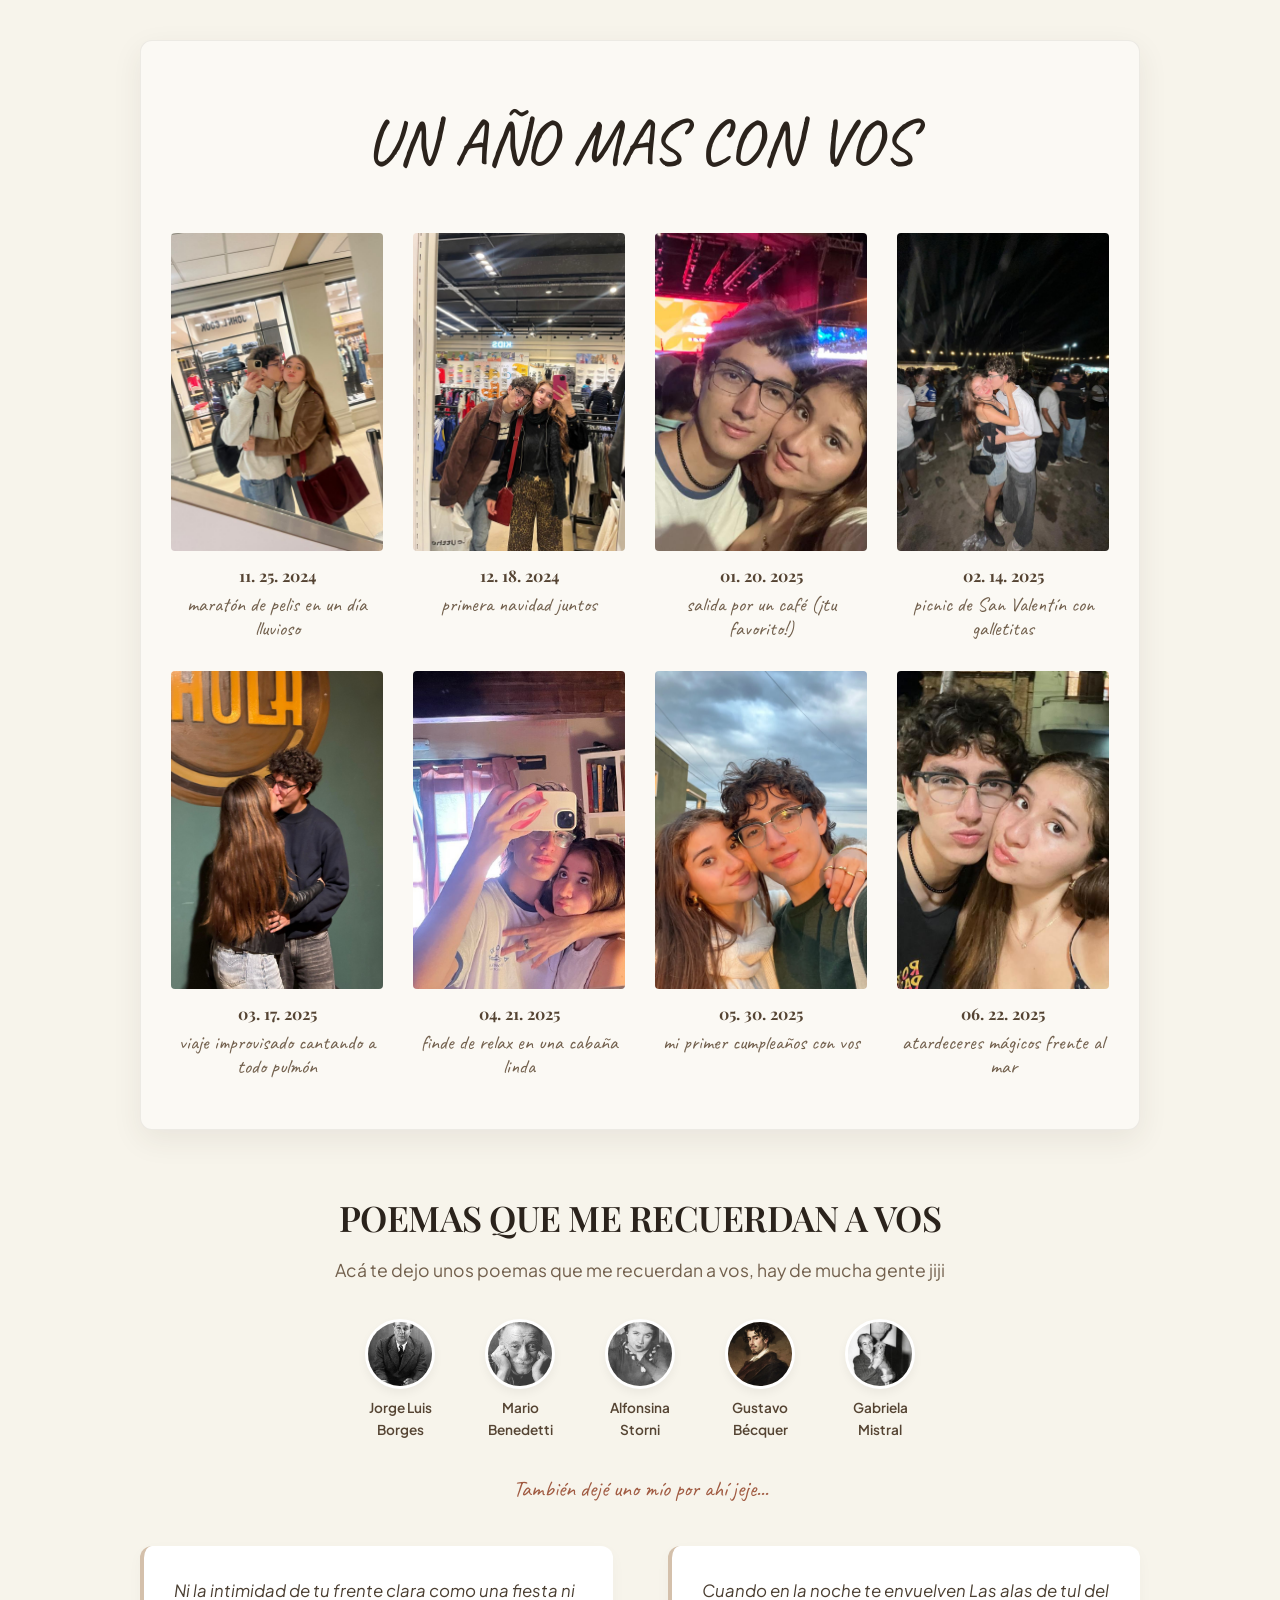
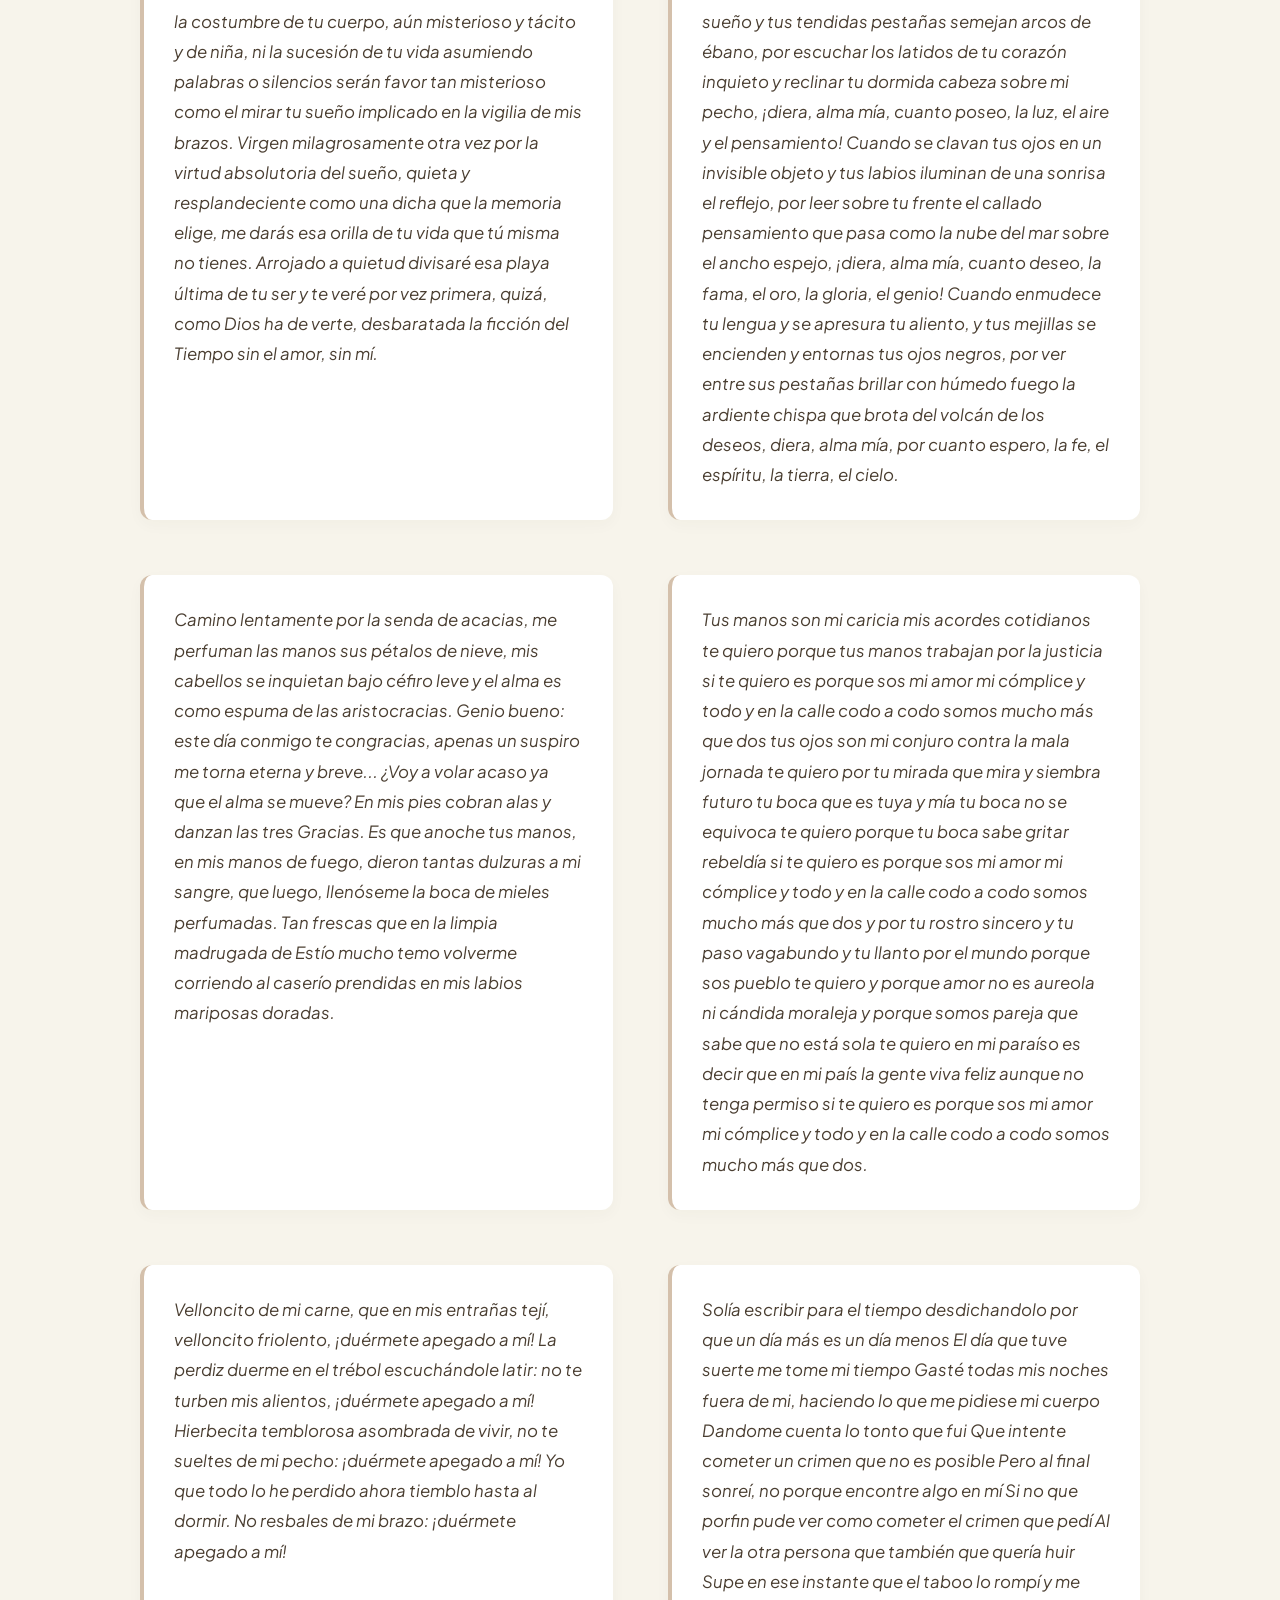
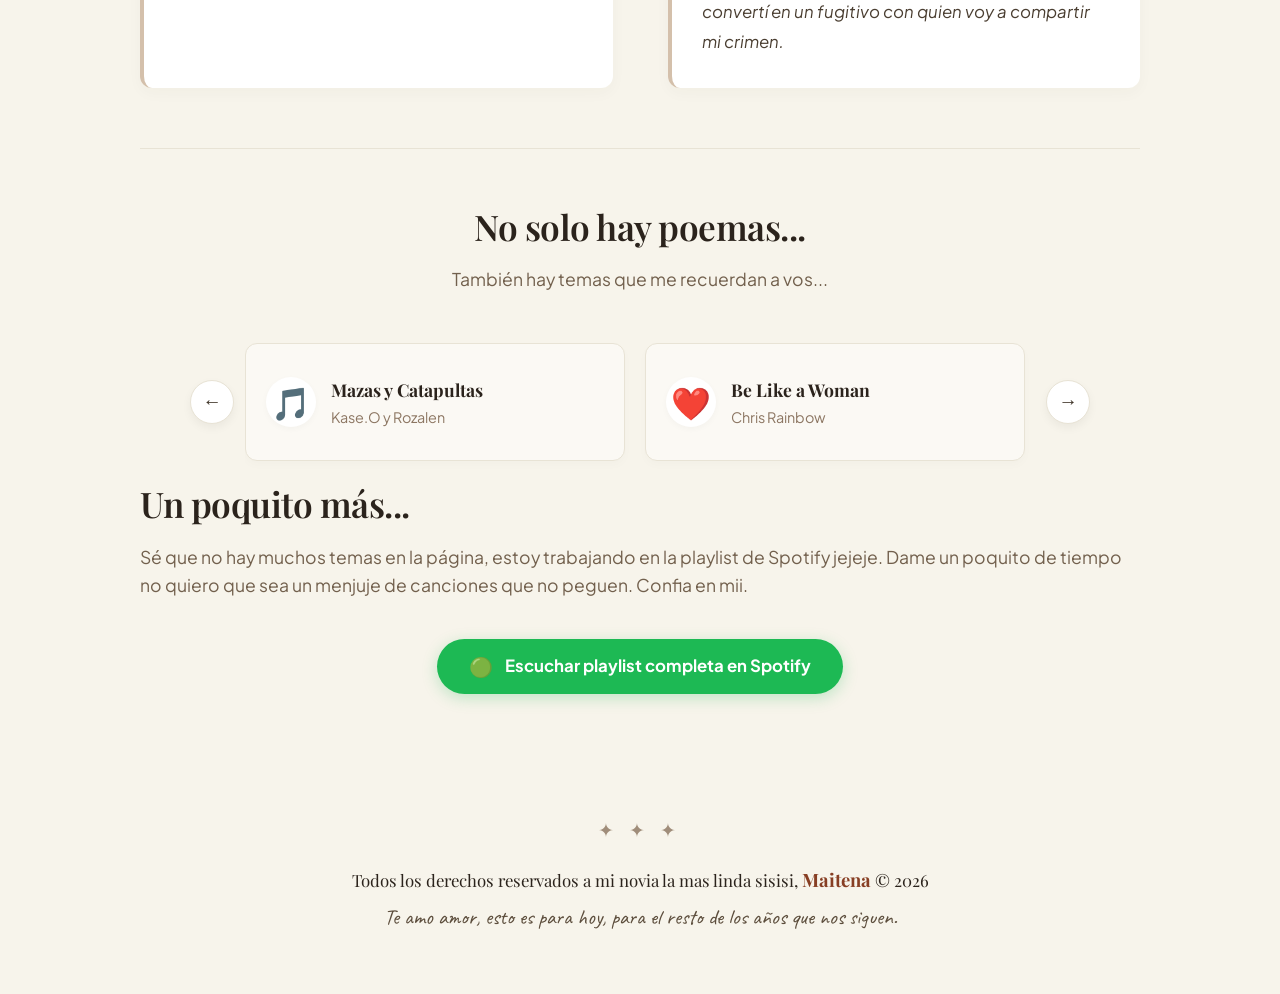
==== index.html @ 490cba38 "Cambios" ====
<!doctype html>
<html lang="es">
  <head>
    <meta charset="UTF-8" />
    <meta name="viewport" content="width=device-width, initial-scale=1.0" />
    <link rel="stylesheet" href="css/style.css" />
    <title>Para Maitena y solo para maitena</title>
    <!-- Importamos fuentes elegantes desde Google Fonts -->
    <link rel="preconnect" href="https://fonts.googleapis.com" />
    <link rel="preconnect" href="https://fonts.gstatic.com" crossorigin />
    <link
      href="https://fonts.googleapis.com/css2?family=Caveat:wght@400..700&family=Playfair+Display:ital,wght@0,400..900;1,400..900&family=Plus+Jakarta+Sans:ital,wght@0,200..800;1,200..800&display=swap"
      rel="stylesheet"
    />
  </head>
  <body>
    <main class="container">
      <!-- SECCIÓN PRINCIPAL: NUESTRO SEGUNDO AÑO -->
      <section class="poster-section">
        <h1 class="poster-title">UN AÑO MAS CON VOS</h1>

        <!-- GRILLA DE FOTOS (Inspirada en la imagen de referencia, 4 columnas en desktop) -->
        <div class="photo-grid">
          <!-- Foto 1 -->
          <div class="grid-item">
            <div class="img-wrapper">
              <img src="img/foto1.jpeg" alt="Maratón de pelis" />
            </div>
            <p class="date">11. 25. 2024</p>
            <p class="caption">maratón de pelis en un día lluvioso</p>
          </div>
          <!-- Foto 2 -->
          <div class="grid-item">
            <div class="img-wrapper">
              <img src="img/foto2.jpeg" alt="Primera navidad" />
            </div>
            <p class="date">12. 18. 2024</p>
            <p class="caption">primera navidad juntos</p>
          </div>
          <!-- Foto 3 -->
          <div class="grid-item">
            <div class="img-wrapper">
              <img src="img/foto3.jpeg" alt="Cafecito" />
            </div>
            <p class="date">01. 20. 2025</p>
            <p class="caption">salida por un café (¡tu favorito!)</p>
          </div>
          <!-- Foto 4 -->
          <div class="grid-item">
            <div class="img-wrapper">
              <img src="img/foto4.jpeg" alt="Picnic" />
            </div>
            <p class="date">02. 14. 2025</p>
            <p class="caption">picnic de San Valentín con galletitas</p>
          </div>
          <!-- Foto 5 -->
          <div class="grid-item">
            <div class="img-wrapper">
              <img src="img/foto5.jpeg" alt="Viaje en auto" />
            </div>
            <p class="date">03. 17. 2025</p>
            <p class="caption">viaje improvisado cantando a todo pulmón</p>
          </div>
          <!-- Foto 6 -->
          <div class="grid-item">
            <div class="img-wrapper">
              <img src="img/foto6.jpeg" alt="Escapada" />
            </div>
            <p class="date">04. 21. 2025</p>
            <p class="caption">finde de relax en una cabaña linda</p>
          </div>
          <!-- Foto 7 -->
          <div class="grid-item">
            <div class="img-wrapper">
              <img src="img/foto7.jpeg" alt="Cumpleaños" />
            </div>
            <p class="date">05. 30. 2025</p>
            <p class="caption">mi primer cumpleaños con vos</p>
          </div>
          <!-- Foto 8 -->
          <div class="grid-item">
            <div class="img-wrapper">
              <img src="img/foto8.jpeg" alt="Atardecer" />
            </div>
            <p class="date">06. 22. 2025</p>
            <p class="caption">atardeceres mágicos frente al mar</p>
          </div>
        </div>
      </section>

      <!-- SECCIÓN: POEMAS QUE ME RECUERDAN A VOS -->
      <section class="poems-section">
        <h2 class="section-title">POEMAS QUE ME RECUERDAN A VOS</h2>
        <p class="section-subtitle">
          Acá te dejo unos poemas que me recuerdan a vos, hay de mucha gente
          jiji
        </p>

        <!-- Grilla de Autores con fotos circulares de perfil -->
        <div class="authors-grid">
          <div class="author-card">
            <img
              src="img/Jorge Luis Borges – Wikipédia, a enciclopédia livre.jfif"
              alt="Jorge Luis Borges"
              class="author-img"
            />
            <p class="author-name">Jorge Luis Borges</p>
          </div>
          <div class="author-card">
            <img
              src="img/11 poemas inolvidables de Mario Benedetti.jfif"
              alt="Mario Benedetti"
              class="author-img"
            />
            <p class="author-name">Mario Benedetti</p>
          </div>
          <div class="author-card">
            <img
              src="img/Alfonsina Storni.jfif"
              alt="Alfonsina Storni"
              class="author-img"
            />
            <p class="author-name">Alfonsina Storni</p>
          </div>
          <div class="author-card">
            <img
              src="img/GUSTAVO ADOLFO BECQUER.jfif"
              alt="Gustavo Adolfo Bécquer"
              class="author-img"
            />
            <p class="author-name">Gustavo Bécquer</p>
          </div>
          <div class="author-card">
            <img
              src="img/mistral.jfif"
              alt="Gabriela Mistral"
              class="author-img"
            />
            <p class="author-name">Gabriela Mistral</p>
          </div>
        </div>

        <p class="hint-text">También dejé uno mío por ahí jeje...</p>

        <!-- Bloques de Poemas Estilizados -->
        <div class="poems-container">
          <article class="poem-card">
            <p class="poem-text">
              Ni la intimidad de tu frente clara como una fiesta ni la costumbre
              de tu cuerpo, aún misterioso y tácito y de niña, ni la sucesión de
              tu vida asumiendo palabras o silencios serán favor tan misterioso
              como el mirar tu sueño implicado en la vigilia de mis brazos.
              Virgen milagrosamente otra vez por la virtud absolutoria del
              sueño, quieta y resplandeciente como una dicha que la memoria
              elige, me darás esa orilla de tu vida que tú misma no tienes.
              Arrojado a quietud divisaré esa playa última de tu ser y te veré
              por vez primera, quizá, como Dios ha de verte, desbaratada la
              ficción del Tiempo sin el amor, sin mí.
            </p>
          </article>

          <article class="poem-card">
            <p class="poem-text">
              Cuando en la noche te envuelven Las alas de tul del sueño y tus
              tendidas pestañas semejan arcos de ébano, por escuchar los latidos
              de tu corazón inquieto y reclinar tu dormida cabeza sobre mi
              pecho, ¡diera, alma mía, cuanto poseo, la luz, el aire y el
              pensamiento! Cuando se clavan tus ojos en un invisible objeto y
              tus labios iluminan de una sonrisa el reflejo, por leer sobre tu
              frente el callado pensamiento que pasa como la nube del mar sobre
              el ancho espejo, ¡diera, alma mía, cuanto deseo, la fama, el oro,
              la gloria, el genio! Cuando enmudece tu lengua y se apresura tu
              aliento, y tus mejillas se encienden y entornas tus ojos negros,
              por ver entre sus pestañas brillar con húmedo fuego la ardiente
              chispa que brota del volcán de los deseos, diera, alma mía, por
              cuanto espero, la fe, el espíritu, la tierra, el cielo.
            </p>
          </article>

          <article class="poem-card">
            <p class="poem-text">
              Camino lentamente por la senda de acacias, me perfuman las manos
              sus pétalos de nieve, mis cabellos se inquietan bajo céfiro leve y
              el alma es como espuma de las aristocracias. Genio bueno: este día
              conmigo te congracias, apenas un suspiro me torna eterna y
              breve... ¿Voy a volar acaso ya que el alma se mueve? En mis pies
              cobran alas y danzan las tres Gracias. Es que anoche tus manos, en
              mis manos de fuego, dieron tantas dulzuras a mi sangre, que luego,
              llenóseme la boca de mieles perfumadas. Tan frescas que en la
              limpia madrugada de Estío mucho temo volverme corriendo al caserío
              prendidas en mis labios mariposas doradas.
            </p>
          </article>

          <article class="poem-card">
            <p class="poem-text">
              Tus manos son mi caricia mis acordes cotidianos te quiero porque
              tus manos trabajan por la justicia si te quiero es porque sos mi
              amor mi cómplice y todo y en la calle codo a codo somos mucho más
              que dos tus ojos son mi conjuro contra la mala jornada te quiero
              por tu mirada que mira y siembra futuro tu boca que es tuya y mía
              tu boca no se equivoca te quiero porque tu boca sabe gritar
              rebeldía si te quiero es porque sos mi amor mi cómplice y todo y
              en la calle codo a codo somos mucho más que dos y por tu rostro
              sincero y tu paso vagabundo y tu llanto por el mundo porque sos
              pueblo te quiero y porque amor no es aureola ni cándida moraleja y
              porque somos pareja que sabe que no está sola te quiero en mi
              paraíso es decir que en mi país la gente viva feliz aunque no
              tenga permiso si te quiero es porque sos mi amor mi cómplice y
              todo y en la calle codo a codo somos mucho más que dos.
            </p>
          </article>

          <article class="poem-card">
            <p class="poem-text">
              Velloncito de mi carne, que en mis entrañas tejí, velloncito
              friolento, ¡duérmete apegado a mí! La perdiz duerme en el trébol
              escuchándole latir: no te turben mis alientos, ¡duérmete apegado a
              mí! Hierbecita temblorosa asombrada de vivir, no te sueltes de mi
              pecho: ¡duérmete apegado a mí! Yo que todo lo he perdido ahora
              tiemblo hasta al dormir. No resbales de mi brazo: ¡duérmete
              apegado a mí!
            </p>
          </article>

          <article class="poem-card">
            <p class="poem-text">
              Solía escribir para el tiempo desdichandolo por que un día más es
              un día menos El día que tuve suerte me tome mi tiempo Gasté todas
              mis noches fuera de mi, haciendo lo que me pidiese mi cuerpo
              Dandome cuenta lo tonto que fui Que intente cometer un crimen que
              no es posible Pero al final sonreí, no porque encontre algo en mí
              Si no que porfin pude ver como cometer el crimen que pedí Al ver
              la otra persona que también que quería huir Supe en ese instante
              que el taboo lo rompí y me convertí en un fugitivo con quien voy a
              compartir mi crimen.
            </p>
          </article>
        </div>
      </section>

      <!-- SECCIÓN: CANCIONES QUE ME RECUERDAN A VOS -->
      <section class="songs-section">
        <h2 class="section-title">No solo hay poemas...</h2>
        <p class="section-subtitle">
          También hay temas que me recuerdan a vos...
        </p>

        <!-- Envoltura del carrusel con sus botones -->
        <div class="carousel-wrapper">
          <button
            class="carousel-btn prev-btn"
            id="prevBtn"
            aria-label="Anterior"
          >
            ←
          </button>

          <div class="songs-container" id="songsContainer">
            <!-- Canción 1 -->
            <div class="song-card">
              <div class="song-icon">🎵</div>
              <div class="song-details">
                <h4>Mazas y Catapultas</h4>
                <p>Kase.O y Rozalen</p>
              </div>
            </div>

            <!-- Canción 2 -->
            <div class="song-card">
              <div class="song-icon">❤️</div>
              <div class="song-details">
                <h4>Be Like a Woman</h4>
                <p>Chris Rainbow</p>
              </div>
            </div>

            <!-- Canción 3 -->
            <div class="song-card">
              <div class="song-icon">✨</div>
              <div class="song-details">
                <h4>Wanna Be</h4>
                <p>Spice girls - (A mi me gusta más la version de Scott Bradle jiji)</p>
              </div>
            </div>

            <!-- Canción 4 -->
            <div class="song-card">
              <div class="song-icon">🎧</div>
              <div class="song-details">
                <h4>Ya no se que hacer conmigo</h4>
                <p>Cuarteto de Nos</p>
              </div>
            </div>
          </div>

          <button
            class="carousel-btn next-btn"
            id="nextBtn"
            aria-label="Siguiente"
          >
            →
          </button>
        </div>
      </section>

      <h2 class="section-title">Un poquito más...</h2>
        <p class="section-subtitle">
         Sé que no hay muchos temas en la página, estoy trabajando en la playlist de Spotify jejeje. Dame un poquito de tiempo
         no quiero que sea un menjuje de canciones que no peguen. Confia en mii.
        </p>
        <!-- Botón para ir a la Playlist Completa -->
<div class="playlist-btn-container">
  <a href="https://open.spotify.com/playlist/0mvfHECEc7NafrqYdiu9z7?si=e60e9f2b6d7b4c40" 
     target="_blank" 
     rel="noopener noreferrer" 
     class="spotify-btn"
     onclick="event.preventDefault(); alert('Todavía la estoy terminando, esperame porfa ');">
    <span class="spotify-icon-btn">🟢</span> Escuchar playlist completa en Spotify
  </a>
</div>
<!-- FOOTER / PIE DE PÁGINA -->
<footer class="site-footer">
  <div class="footer-divider">✦ ✦ ✦</div>
  <p class="copyright">Todos los derechos reservados a mi novia la mas linda sisisi, <strong>Maitena</strong> &copy; 2026</p>
  <p class="footer-subtext">Te amo amor, esto es para hoy, para el resto de los años que nos siguen.</p>
</footer>
    </main>


    <!-- ... tu código anterior ... -->
    
    <script>
      const container = document.getElementById('songsContainer');
      const prevBtn = document.getElementById('prevBtn');
      const nextBtn = document.getElementById('nextBtn');

      // Avanzar el carrusel
      nextBtn.addEventListener('click', () => {
        // Calculamos el ancho de una tarjeta + su espacio (gap)
        const cardWidth = container.querySelector('.song-card').offsetWidth + 20;
        container.scrollBy({ left: cardWidth, behavior: 'smooth' });
      });

      // Retroceder el carrusel
      prevBtn.addEventListener('click', () => {
        const cardWidth = container.querySelector('.song-card').offsetWidth + 20;
        container.scrollBy({ left: -cardWidth, behavior: 'smooth' });
      });
    </script>
  </body>
</html>
  </body>
</html>
---- css/style.css ----
/* ==========================================
   RESET & CONFIGURACIÓN GENERAL
   ========================================== */
* {
  margin: 0;
  padding: 0;
  box-sizing: border-box;
}

body {
  background-color: #f7f4eb; /* Fondo crema cálido parecido al poster */
  color: #3e3327; /* Letra café oscuro suave, mucho más cálido que el negro */
  font-family: 'Plus Jakarta Sans', sans-serif;
  line-height: 1.6;
  padding: 40px 20px;
}

.container {
  max-width: 1000px;
  margin: 0 auto;
}

/* ==========================================
   SECCIÓN 1: EL POSTER DE FOTOS ("a year of us")
   ========================================== */
.poster-section {
  background-color: #fbf9f4; /* Fondo del "cuadro" un poco más claro */
  border-radius: 12px;
  padding: 50px 30px;
  box-shadow: 0 10px 30px rgba(62, 51, 39, 0.08); /* Sombra muy suave */
  text-align: center;
  margin-bottom: 60px;
  border: 1px solid rgba(62, 51, 39, 0.08);
}

.poster-title {
  font-family: 'Caveat', cursive; /* Fuente estilo manuscrito */
  font-size: 4rem;
  font-weight: 500;
  color: #2b231c;
  margin-bottom: 40px;
  letter-spacing: 1px;
}

/* Grilla de fotos principal */
.photo-grid {
  display: grid;
  grid-template-columns: repeat(auto-fit, minmax(180px, 1fr));
  gap: 30px;
  justify-content: center;
}

/* Tarjeta individual de foto */
.grid-item {
  display: flex;
  flex-direction: column;
  align-items: center;
}

/* Contenedor de la imagen para darle el look de "polaroid/impresión" vertical */
.img-wrapper {
  width: 100%;
  aspect-ratio: 2 / 3; /* Proporción vertical como en la referencia */
  overflow: hidden;
  border-radius: 4px;
  margin-bottom: 12px;
  background-color: #e8e3d5; /* Placeholder por si tarda en cargar la imagen */
}

.img-wrapper img {
  width: 100%;
  height: 100%;
  object-fit: cover;
  transition: transform 0.4s ease;
}

/* Efecto sutil al pasar el mouse por encima de una foto */
.grid-item:hover .img-wrapper img {
  transform: scale(1.05);
}

/* Estilos para las fechas y las descripciones tipo nota */
.date {
  font-family: 'Playfair Display', serif;
  font-size: 1rem;
  font-weight: 700;
  color: #554433;
  margin-bottom: 4px;
}

.caption {
  font-family: 'Caveat', cursive;
  font-size: 1.25rem;
  color: #72604d;
  line-height: 1.2;
}

/* ==========================================
   SECCIÓN 2: POEMAS QUE ME RECUERDAN A VOS
   ========================================== */
.poems-section {
  text-align: center;
  margin-bottom: 60px;
}

.section-title {
  font-family: 'Playfair Display', serif;
  font-size: 2.2rem;
  font-weight: 600;
  color: #2b231c;
  margin-bottom: 10px;
  letter-spacing: -0.5px;
}

.section-subtitle {
  font-size: 1.1rem;
  color: #72604d;
  margin-bottom: 35px;
}

/* Lista de los poetas con burbujas */
.authors-grid {
  display: flex;
  justify-content: center;
  flex-wrap: wrap;
  gap: 20px;
  margin-bottom: 30px;
}

.author-card {
  display: flex;
  flex-direction: column;
  align-items: center;
  width: 100px;
}

.author-img {
  width: 70px;
  height: 70px;
  border-radius: 50%;
  object-fit: cover;
  border: 3px solid #ffffff;
  box-shadow: 0 4px 10px rgba(0, 0, 0, 0.05);
  margin-bottom: 8px;
  background-color: #e8e3d5;
}

.author-name {
  font-size: 0.85rem;
  font-weight: 600;
  color: #554433;
}

.hint-text {
  font-family: 'Caveat', cursive;
  font-size: 1.4rem;
  color: #a05a41; /* Un color terracota/rosa sutil para destacar */
  margin-bottom: 40px;
}

/* Bloques de los poemas */
/* Bloques de los poemas en grilla de 2 columnas */
.poems-container {
  display: grid;
  grid-template-columns: repeat(2, 1fr); /* Esto crea las 2 columnas iguales */
  gap: 55px; /* Espacio entre las tarjetas de poemas */
  max-width: 1000px; /* Ampliamos el ancho máximo para que entren bien lado a lado */
  margin: 0 auto;
}

.poem-card {
  background-color: #ffffff;
  padding: 30px;
  border-radius: 12px;
  box-shadow: 0 5px 15px rgba(62, 51, 39, 0.03);
  text-align: left;
  border-left: 4px solid #d4c0ab;
  display: flex;
  flex-direction: column;
  justify-content: flex-start;
  height: 100%; /* Hace que todas las tarjetas midan lo mismo en la misma fila */
}

.poem-author {
  font-family: 'Playfair Display', serif;
  font-size: 1.2rem;
  font-weight: 700;
  color: #a05a41;
  display: block;
  margin-bottom: 15px;
}

.poem-text {
  font-size: 1.05rem;
  color: #4a3e31;
  line-height: 1.8;
  font-style: italic;
}

/* ==========================================
   CARRUSEL DE CANCIONES
   ========================================== */
.songs-section {
  text-align: center;
  margin-top: 60px;
  border-top: 1px solid #e8e3d5;
  padding-top: 50px;
}

/* Contenedor relativo para posicionar los botones a los lados */
.carousel-wrapper {
  position: relative;
  max-width: 900px;
  margin: 30px auto 0 auto;
  padding: 0 55px; /* Espacio reservado para las flechas laterales */
}

/* El contenedor que se desliza horizontalmente */
.songs-container {
  display: flex;
  gap: 20px;
  overflow-x: auto;
  scroll-behavior: smooth;
  scroll-snap-type: x mandatory; /* Hace que las tarjetas se "enganchen" al deslizar */
  padding: 15px 5px;
  
  /* Ocultamos la barra de scroll en todos los navegadores */
  -ms-overflow-style: none;  /* IE y Edge */
  scrollbar-width: none;  /* Firefox */
}

.songs-container::-webkit-scrollbar {
  display: none; /* Chrome, Safari y Opera */
}

/* Tarjeta individual dentro del carrusel */
.song-card {
  flex: 0 0 calc(50% - 10px); /* Muestra exactamente 2 tarjetas en pantallas grandes */
  scroll-snap-align: start;
  display: flex;
  align-items: center;
  background-color: #fbf9f4;
  padding: 20px;
  border-radius: 12px;
  border: 1px solid #e8e3d5;
  text-align: left;
  box-shadow: 0 4px 10px rgba(62, 51, 39, 0.02);
  transition: transform 0.3s ease, box-shadow 0.3s ease;
}

.song-card:hover {
  transform: translateY(-3px);
  box-shadow: 0 6px 15px rgba(62, 51, 39, 0.06);
}

.song-icon {
  font-size: 2rem;
  margin-right: 15px;
  background-color: #ffffff;
  width: 50px;
  height: 50px;
  display: flex;
  align-items: center;
  justify-content: center;
  border-radius: 50%;
  box-shadow: 0 2px 6px rgba(0,0,0,0.03);
}

.song-details h4 {
  font-family: 'Playfair Display', serif;
  font-size: 1.1rem;
  color: #2b231c;
  margin-bottom: 2px;
}

.song-details p {
  font-size: 0.9rem;
  color: #8c7662;
}

/* Botones redondos de las flechas */
.carousel-btn {
  position: absolute;
  top: 50%;
  transform: translateY(-50%);
  background-color: #ffffff;
  border: 1px solid #e8e3d5;
  color: #3e3327;
  width: 44px;
  height: 44px;
  border-radius: 50%;
  font-size: 1.2rem;
  font-weight: bold;
  cursor: pointer;
  display: flex;
  align-items: center;
  justify-content: center;
  box-shadow: 0 4px 10px rgba(0, 0, 0, 0.05);
  transition: all 0.3s ease;
  z-index: 10;
}

.carousel-btn:hover {
  background-color: #3e3327;
  color: #ffffff;
  border-color: #3e3327;
}

.prev-btn {
  left: 0;
}

.next-btn {
  right: 0;
}

/* Adaptación para pantallas de Celulares */
@media (max-width: 768px) {
  .song-card {
    flex: 0 0 85%; /* En celus muestra el 85% de una tarjeta para insinuar que hay más al costado */
  }
  
  .carousel-wrapper {
    padding: 0 10px; /* Quitamos margen para aprovechar la pantalla */
  }
  
  .carousel-btn {
    display: none; /* En celular el scroll con el dedo es más cómodo, ocultamos flechas */
  }
  
  .songs-container {
    padding: 10px 15px;
  }
}

/* ==========================================
   BOTÓN DE PLAYLIST SPOTIFY
   ========================================== */
.playlist-btn-container {
  margin-top: 40px;
  margin-bottom: 20px;
  display: flex;
  justify-content: center;
}

.spotify-btn {
  display: inline-flex;
  align-items: center;
  gap: 12px;
  background-color: #1DB954; /* El verde oficial de Spotify */
  color: #ffffff;
  font-family: 'Plus Jakarta Sans', sans-serif;
  font-size: 1.05rem;
  font-weight: 700;
  text-decoration: none; /* Le quita el subrayado feo de los links */
  padding: 14px 32px;
  border-radius: 50px; /* Bordes completamente redondeados estilo píldora */
  box-shadow: 0 4px 15px rgba(29, 185, 84, 0.25);
  transition: all 0.3s ease;
}

/* Efectos interactivos */
.spotify-btn:hover {
  background-color: #1ed760; /* Un verde un poco más brillante */
  transform: translateY(-3px); /* Se eleva un poquito */
  box-shadow: 0 6px 20px rgba(29, 185, 84, 0.4);
}

.spotify-btn:active {
  transform: translateY(-1px); /* Al hacer clic baja un poco simulanedo un pulsado */
}

.spotify-icon-btn {
  font-size: 1.2rem;
  line-height: 1;
}

/* ==========================================
   FOOTER (Derechos Reservados - Más Oscuro)
   ========================================== */
.site-footer {
  text-align: center;
  margin-top: 80px;
  padding: 40px 20px 20px 20px;
  color: #4a3e31; /* Un marrón café profundo, con más carácter */
}

.footer-divider {
  font-size: 1.2rem;
  color: #a08d7a; /* Estrellitas un poco más marcadas */
  letter-spacing: 6px;
  margin-bottom: 20px;
}

.copyright {
  font-size: 1.05rem;
  font-family: 'Playfair Display', serif;
  color: #2b231c; /* El texto principal ahora es bien oscuro y legible */
  margin-bottom: 6px;
}

.copyright strong {
  color: #873e23; /* Un terracota quemado/rojizo más oscuro para que resalte hermoso */
  font-size: 1.15rem;
}

.footer-subtext {
  font-family: 'Caveat', cursive;
  font-size: 1.35rem;
  color: #5c4d3c; /* Subtexto más definido y nítido */
}

/* Ajuste sutil para celulares */
@media (max-width: 600px) {
  .site-footer {
    margin-top: 50px;
    padding-top: 20px;
  }
}
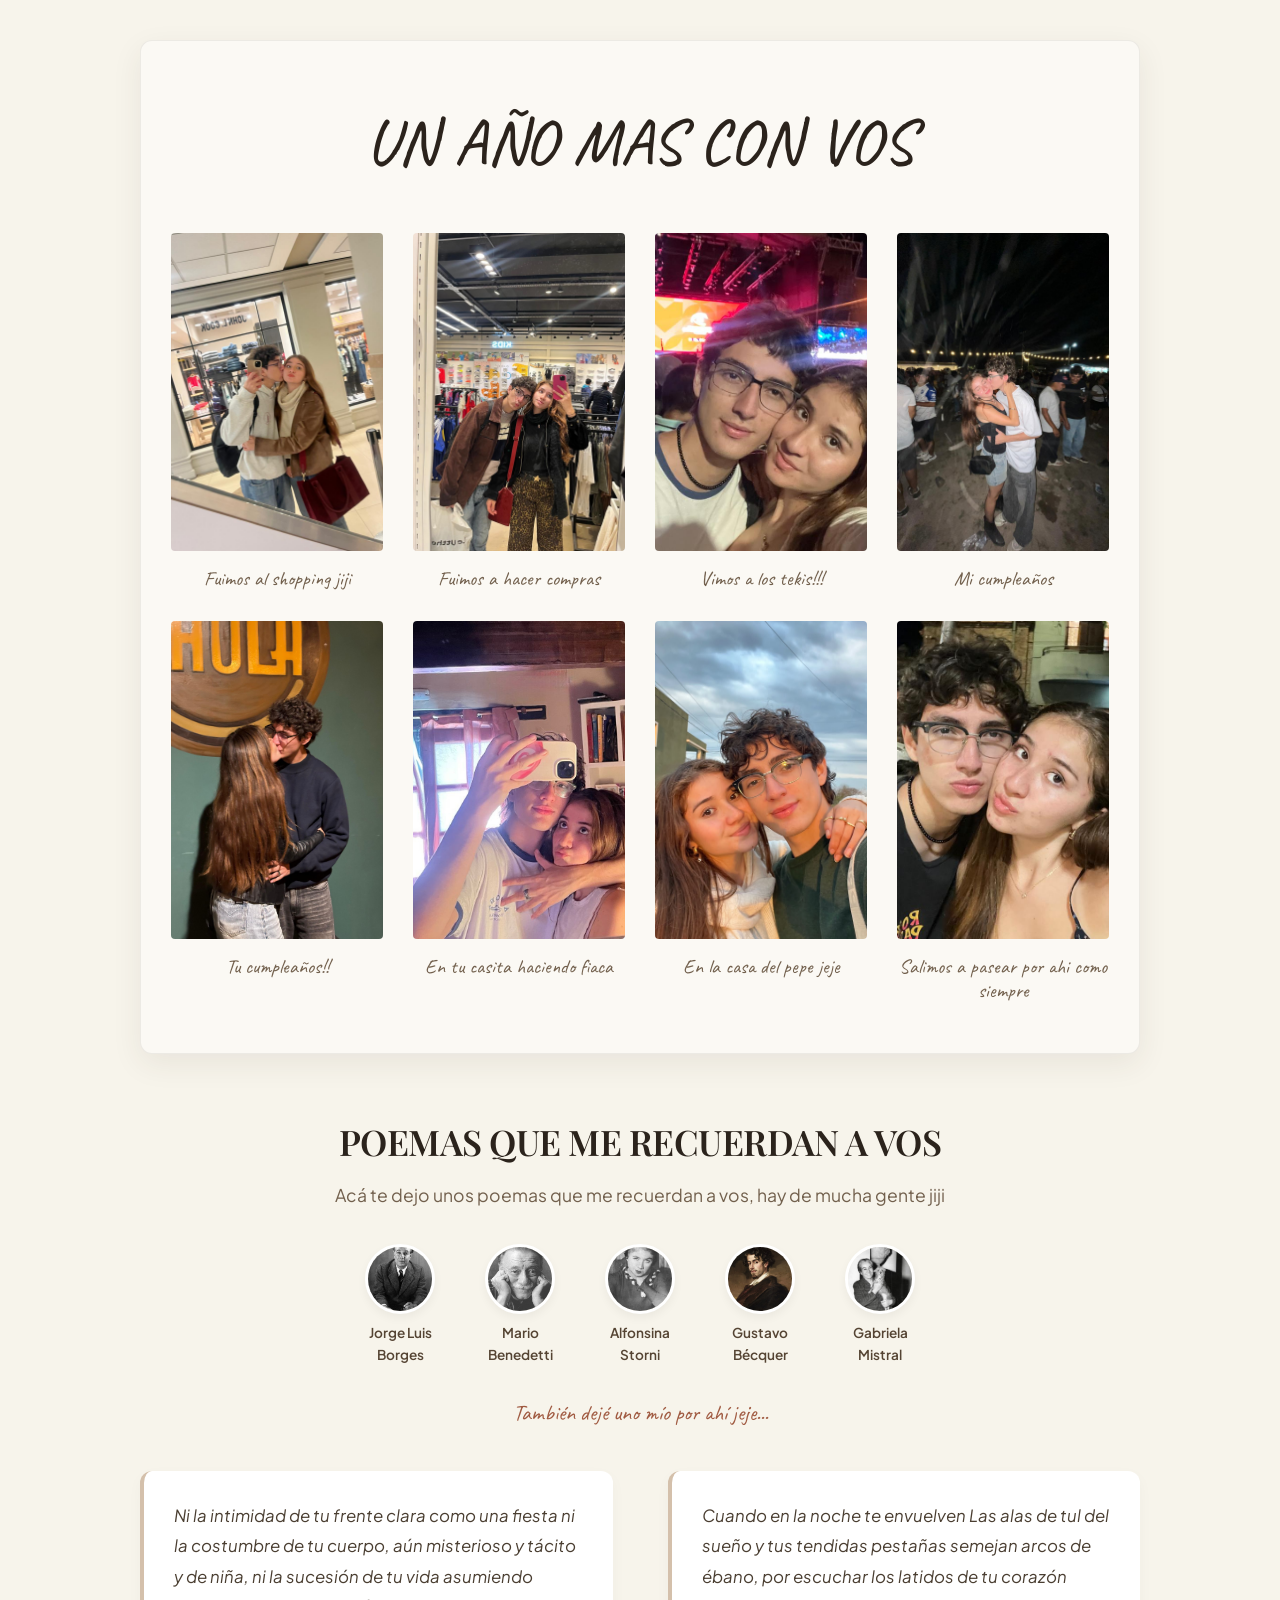
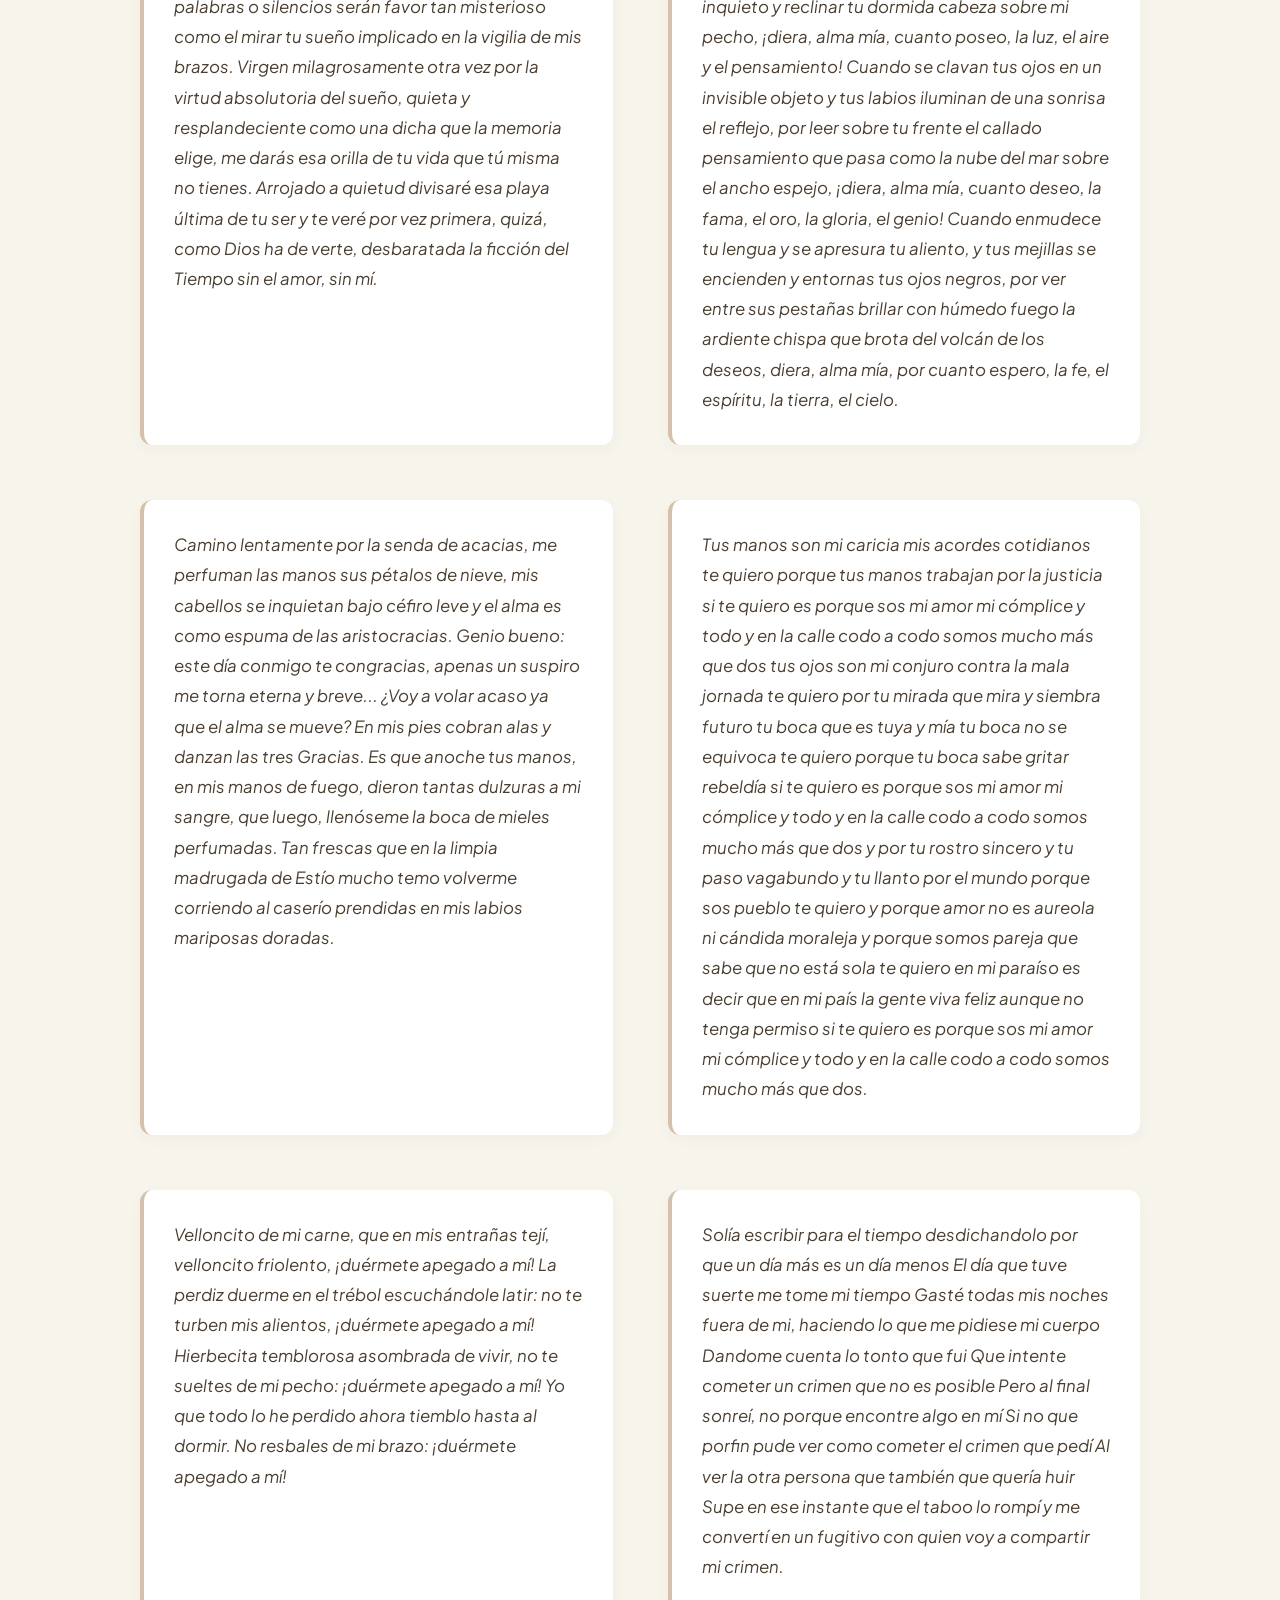
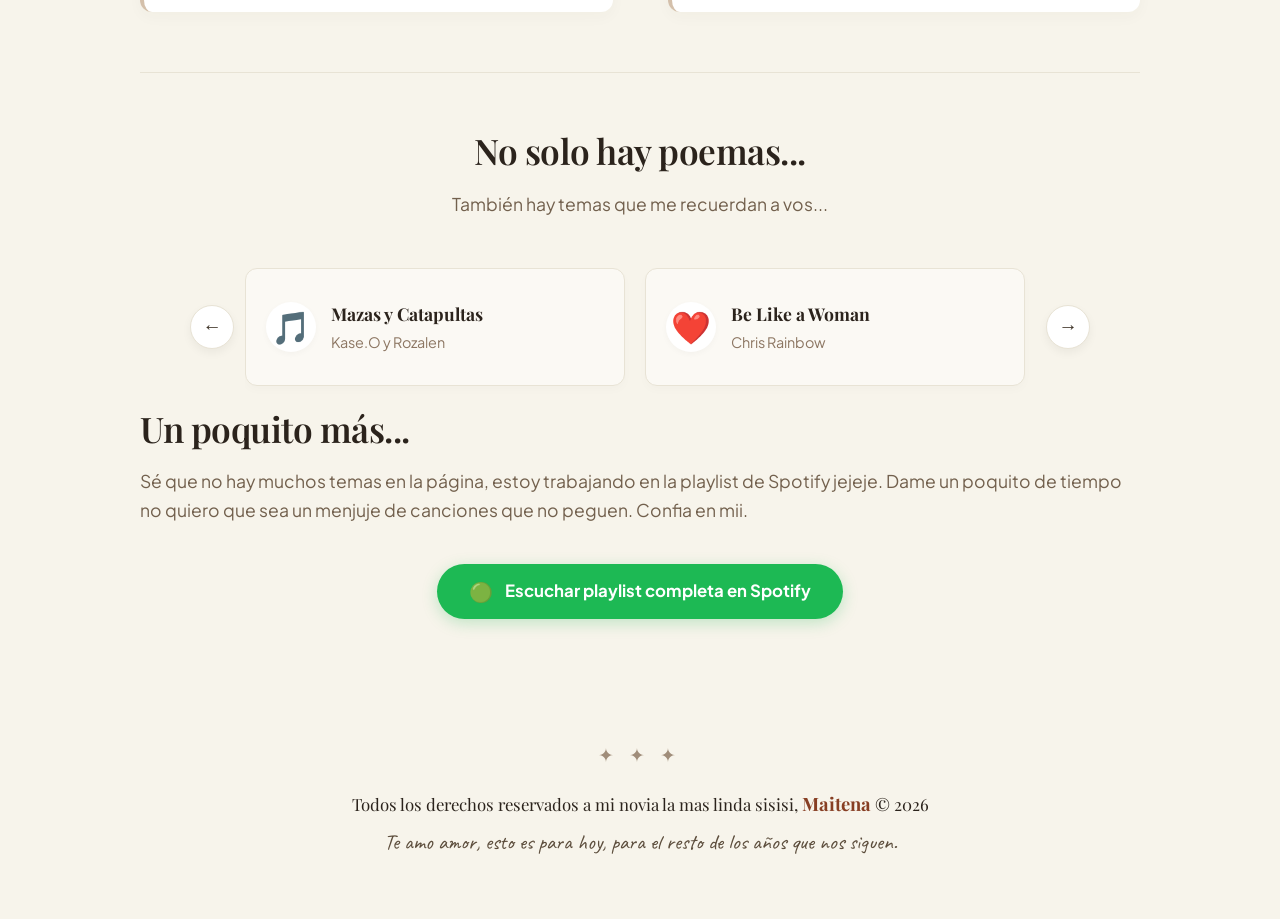
==== commit 0d20dbce: "Cambios2" ====
--- a/index.html
+++ b/index.html
@@ -26,64 +26,64 @@
             <div class="img-wrapper">
               <img src="img/foto1.jpeg" alt="Maratón de pelis" />
             </div>
-            <p class="date">11. 25. 2024</p>
-            <p class="caption">maratón de pelis en un día lluvioso</p>
+            <p class="date"></p>
+            <p class="caption">Fuimos al shopping jiji</p>
           </div>
           <!-- Foto 2 -->
           <div class="grid-item">
             <div class="img-wrapper">
               <img src="img/foto2.jpeg" alt="Primera navidad" />
             </div>
-            <p class="date">12. 18. 2024</p>
-            <p class="caption">primera navidad juntos</p>
+            <p class="date"></p>
+            <p class="caption">Fuimos a hacer compras</p>
           </div>
           <!-- Foto 3 -->
           <div class="grid-item">
             <div class="img-wrapper">
               <img src="img/foto3.jpeg" alt="Cafecito" />
             </div>
-            <p class="date">01. 20. 2025</p>
-            <p class="caption">salida por un café (¡tu favorito!)</p>
+            <p class="date"></p>
+            <p class="caption">Vimos a los tekis!!!</p>
           </div>
           <!-- Foto 4 -->
           <div class="grid-item">
             <div class="img-wrapper">
               <img src="img/foto4.jpeg" alt="Picnic" />
             </div>
-            <p class="date">02. 14. 2025</p>
-            <p class="caption">picnic de San Valentín con galletitas</p>
+            <p class="date"></p>
+            <p class="caption">Mi cumpleaños</p>
           </div>
           <!-- Foto 5 -->
           <div class="grid-item">
             <div class="img-wrapper">
               <img src="img/foto5.jpeg" alt="Viaje en auto" />
             </div>
-            <p class="date">03. 17. 2025</p>
-            <p class="caption">viaje improvisado cantando a todo pulmón</p>
+            <p class="date"></p>
+            <p class="caption">Tu cumpleaños!!</p>
           </div>
           <!-- Foto 6 -->
           <div class="grid-item">
             <div class="img-wrapper">
               <img src="img/foto6.jpeg" alt="Escapada" />
             </div>
-            <p class="date">04. 21. 2025</p>
-            <p class="caption">finde de relax en una cabaña linda</p>
+            <p class="date"></p>
+            <p class="caption">En tu casita haciendo fiaca</p>
           </div>
           <!-- Foto 7 -->
           <div class="grid-item">
             <div class="img-wrapper">
               <img src="img/foto7.jpeg" alt="Cumpleaños" />
             </div>
-            <p class="date">05. 30. 2025</p>
-            <p class="caption">mi primer cumpleaños con vos</p>
+            <p class="date"></p>
+            <p class="caption">En la casa del pepe jeje</p>
           </div>
           <!-- Foto 8 -->
           <div class="grid-item">
             <div class="img-wrapper">
               <img src="img/foto8.jpeg" alt="Atardecer" />
             </div>
-            <p class="date">06. 22. 2025</p>
-            <p class="caption">atardeceres mágicos frente al mar</p>
+            <p class="date"></p>
+            <p class="caption">Salimos a pasear por ahi como siempre</p>
           </div>
         </div>
       </section>
